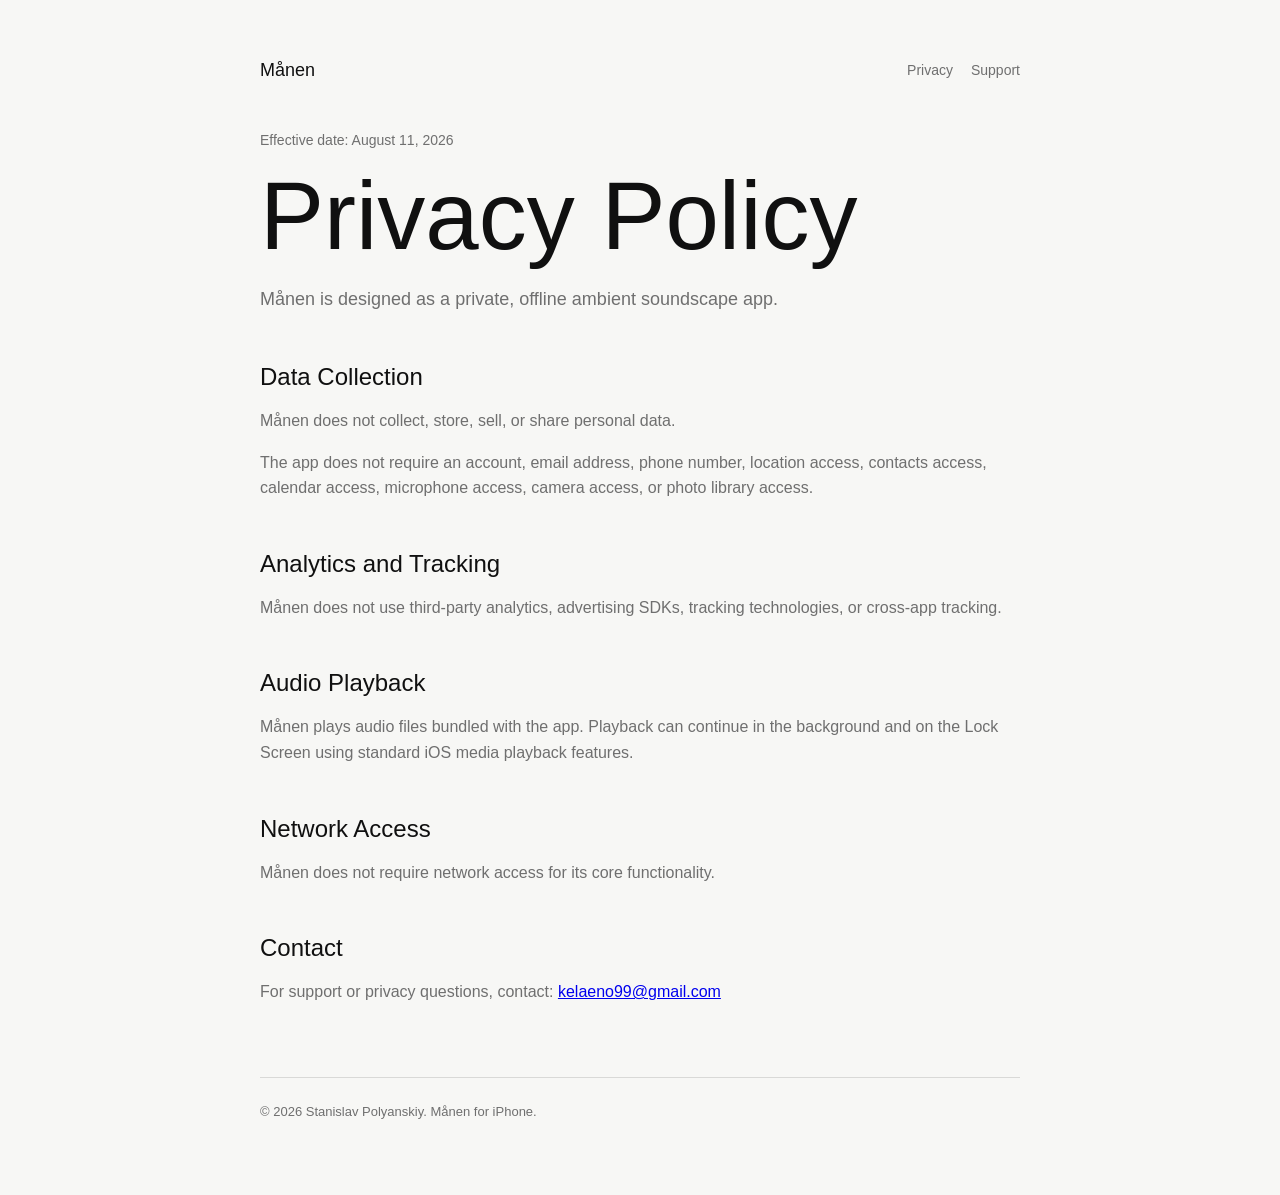
==== site/privacy/index.html @ 832b0e37 "Add GitHub Pages privacy and support pages" ====
<!doctype html>
<html lang="en">
  <head>
    <meta charset="utf-8">
    <meta name="viewport" content="width=device-width, initial-scale=1">
    <title>Privacy Policy - Månen</title>
    <meta name="description" content="Privacy Policy for Månen.">
    <link rel="stylesheet" href="../styles.css">
  </head>
  <body>
    <main class="shell">
      <header class="top">
        <a class="brand" href="../">Månen</a>
        <nav class="nav" aria-label="Main navigation">
          <a href="../privacy/">Privacy</a>
          <a href="../support/">Support</a>
        </nav>
      </header>

      <p class="eyebrow">Effective date: August 11, 2026</p>
      <h1>Privacy Policy</h1>
      <p class="lead">Månen is designed as a private, offline ambient soundscape app.</p>

      <h2>Data Collection</h2>
      <p>Månen does not collect, store, sell, or share personal data.</p>
      <p>The app does not require an account, email address, phone number, location access, contacts access, calendar access, microphone access, camera access, or photo library access.</p>

      <h2>Analytics and Tracking</h2>
      <p>Månen does not use third-party analytics, advertising SDKs, tracking technologies, or cross-app tracking.</p>

      <h2>Audio Playback</h2>
      <p>Månen plays audio files bundled with the app. Playback can continue in the background and on the Lock Screen using standard iOS media playback features.</p>

      <h2>Network Access</h2>
      <p>Månen does not require network access for its core functionality.</p>

      <h2>Contact</h2>
      <p>For support or privacy questions, contact: <a href="mailto:kelaeno99@gmail.com">kelaeno99@gmail.com</a></p>

      <footer class="footer">
        © 2026 Stanislav Polyanskiy. Månen for iPhone.
      </footer>
    </main>
  </body>
</html>
---- site/styles.css ----
:root {
  color-scheme: light dark;
  --bg: #f7f7f5;
  --fg: #101010;
  --muted: #6f6f6f;
  --line: rgba(0, 0, 0, 0.12);
  --panel: rgba(255, 255, 255, 0.64);
}

@media (prefers-color-scheme: dark) {
  :root {
    --bg: #050505;
    --fg: #f4f4f0;
    --muted: #9a9a9a;
    --line: rgba(255, 255, 255, 0.14);
    --panel: rgba(255, 255, 255, 0.06);
  }
}

* {
  box-sizing: border-box;
}

html {
  min-height: 100%;
  background: var(--bg);
}

body {
  margin: 0;
  min-height: 100%;
  color: var(--fg);
  font-family: Helvetica, Arial, sans-serif;
  letter-spacing: 0;
  line-height: 1.6;
}

.shell {
  width: min(760px, calc(100% - 40px));
  margin: 0 auto;
  padding: 56px 0 72px;
}

.top {
  display: flex;
  justify-content: space-between;
  gap: 20px;
  align-items: center;
  padding-bottom: 44px;
}

.brand {
  color: var(--fg);
  text-decoration: none;
  font-size: 18px;
  font-weight: 400;
}

.nav {
  display: flex;
  gap: 18px;
}

.nav a {
  color: var(--muted);
  font-size: 14px;
  text-decoration: none;
}

.nav a:hover {
  color: var(--fg);
}

.hero {
  padding: 56px 0 64px;
}

.eyebrow {
  margin: 0 0 18px;
  color: var(--muted);
  font-size: 14px;
}

h1 {
  margin: 0;
  max-width: 640px;
  font-size: clamp(48px, 10vw, 96px);
  font-weight: 300;
  line-height: 0.98;
}

h2 {
  margin: 48px 0 16px;
  font-size: 24px;
  font-weight: 400;
  line-height: 1.25;
}

h3 {
  margin: 28px 0 8px;
  font-size: 17px;
  font-weight: 400;
}

p, li {
  color: var(--muted);
  font-size: 16px;
}

p {
  margin: 0 0 16px;
}

ul {
  margin: 0 0 22px;
  padding-left: 20px;
}

.lead {
  max-width: 560px;
  margin-top: 22px;
  color: var(--muted);
  font-size: 18px;
}

.panel {
  margin-top: 28px;
  padding: 24px;
  border: 1px solid var(--line);
  background: var(--panel);
}

.links {
  display: flex;
  flex-wrap: wrap;
  gap: 12px;
  margin-top: 28px;
}

.button {
  display: inline-flex;
  min-height: 44px;
  align-items: center;
  justify-content: center;
  padding: 0 18px;
  border: 1px solid var(--line);
  color: var(--fg);
  text-decoration: none;
}

.footer {
  margin-top: 72px;
  padding-top: 24px;
  border-top: 1px solid var(--line);
  color: var(--muted);
  font-size: 13px;
}

@media (max-width: 560px) {
  .shell {
    width: min(100% - 28px, 760px);
    padding-top: 28px;
  }

  .top {
    align-items: flex-start;
    flex-direction: column;
    padding-bottom: 20px;
  }

  .hero {
    padding: 40px 0 48px;
  }
}
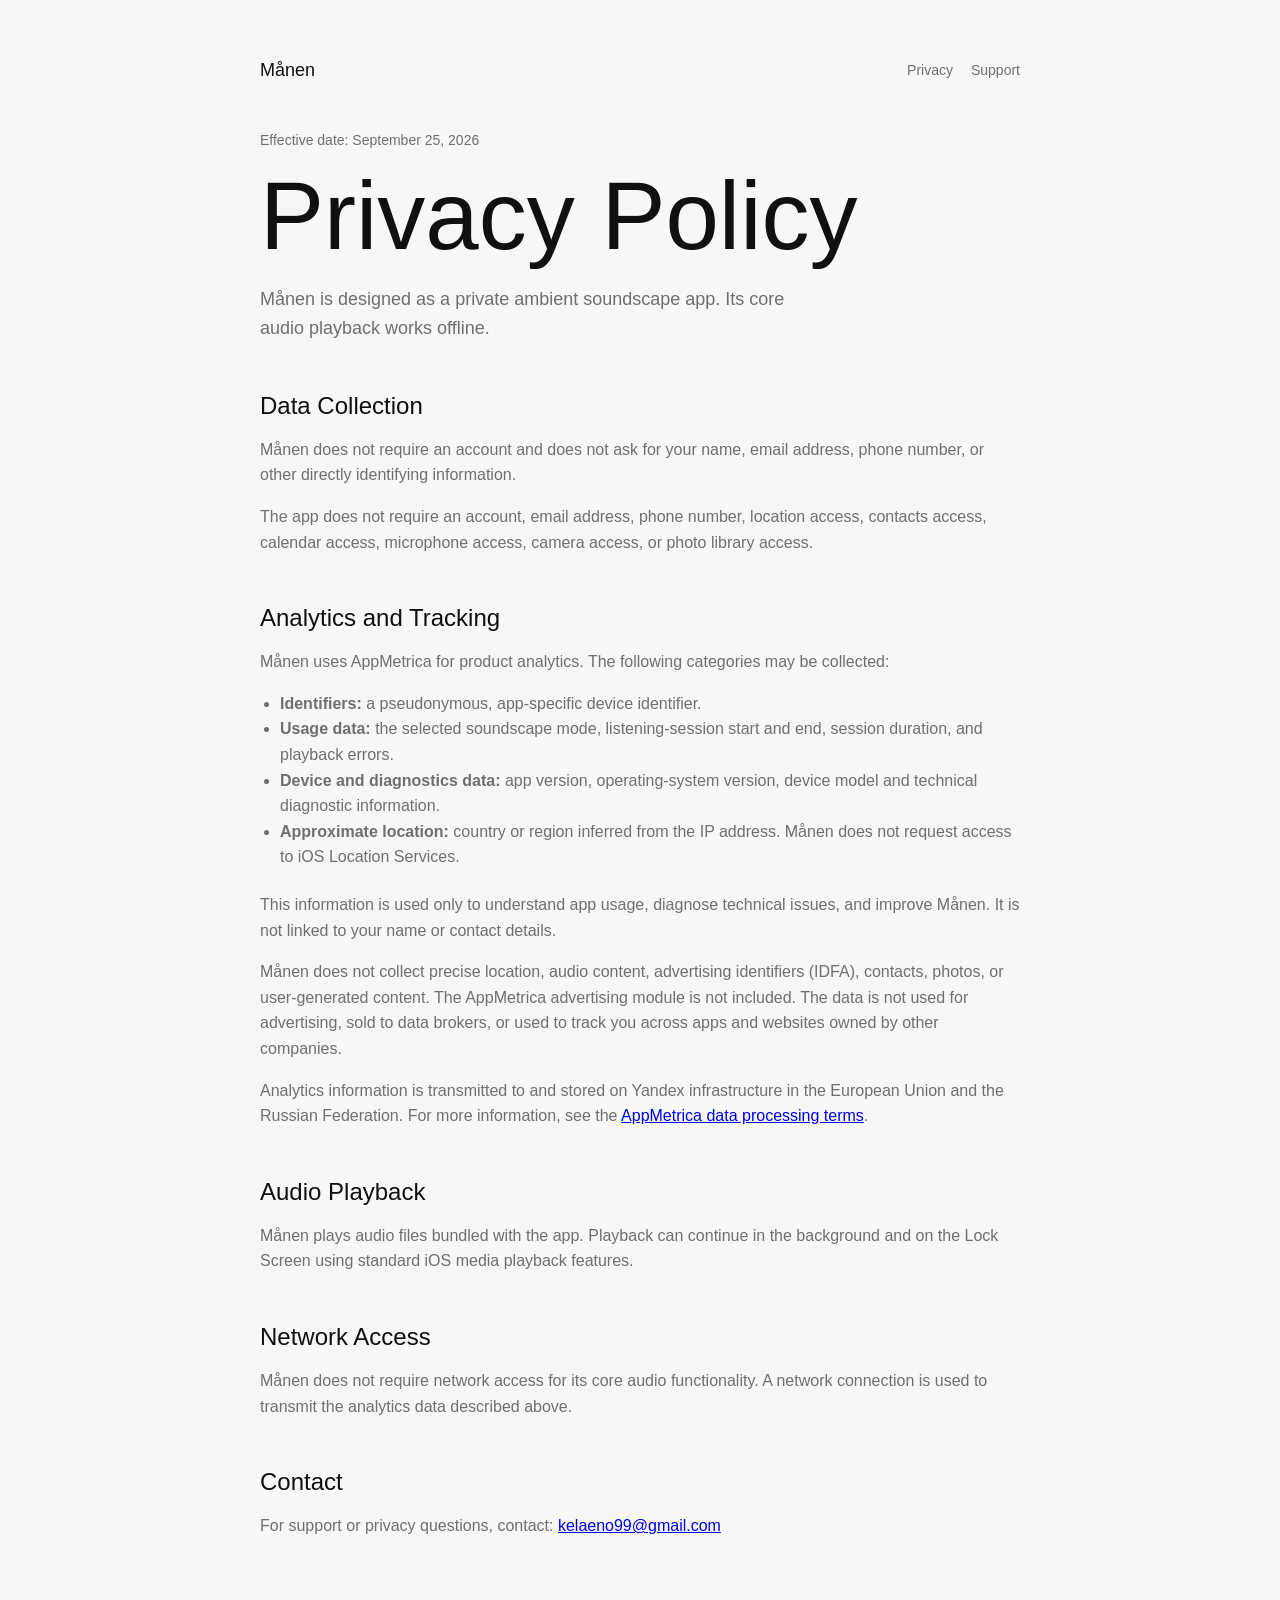
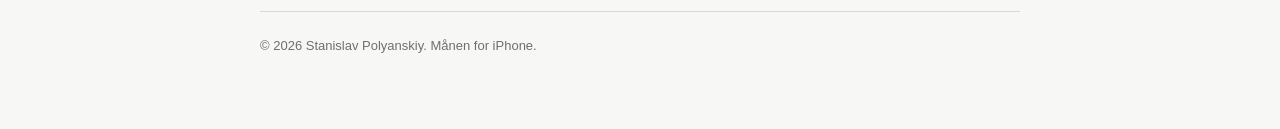
==== commit 5fd91cde: "Update privacy policy for AppMetrica" ====
--- a/site/privacy/index.html
+++ b/site/privacy/index.html
@@ -17,22 +17,31 @@
         </nav>
       </header>
 
-      <p class="eyebrow">Effective date: August 11, 2026</p>
+      <p class="eyebrow">Effective date: September 25, 2026</p>
       <h1>Privacy Policy</h1>
-      <p class="lead">Månen is designed as a private, offline ambient soundscape app.</p>
+      <p class="lead">Månen is designed as a private ambient soundscape app. Its core audio playback works offline.</p>
 
       <h2>Data Collection</h2>
-      <p>Månen does not collect, store, sell, or share personal data.</p>
+      <p>Månen does not require an account and does not ask for your name, email address, phone number, or other directly identifying information.</p>
       <p>The app does not require an account, email address, phone number, location access, contacts access, calendar access, microphone access, camera access, or photo library access.</p>
 
       <h2>Analytics and Tracking</h2>
-      <p>Månen does not use third-party analytics, advertising SDKs, tracking technologies, or cross-app tracking.</p>
+      <p>Månen uses AppMetrica for product analytics. The following categories may be collected:</p>
+      <ul>
+        <li><strong>Identifiers:</strong> a pseudonymous, app-specific device identifier.</li>
+        <li><strong>Usage data:</strong> the selected soundscape mode, listening-session start and end, session duration, and playback errors.</li>
+        <li><strong>Device and diagnostics data:</strong> app version, operating-system version, device model and technical diagnostic information.</li>
+        <li><strong>Approximate location:</strong> country or region inferred from the IP address. Månen does not request access to iOS Location Services.</li>
+      </ul>
+      <p>This information is used only to understand app usage, diagnose technical issues, and improve Månen. It is not linked to your name or contact details.</p>
+      <p>Månen does not collect precise location, audio content, advertising identifiers (IDFA), contacts, photos, or user-generated content. The AppMetrica advertising module is not included. The data is not used for advertising, sold to data brokers, or used to track you across apps and websites owned by other companies.</p>
+      <p>Analytics information is transmitted to and stored on Yandex infrastructure in the European Union and the Russian Federation. For more information, see the <a href="https://yandex.com/legal/metrica_agreement/">AppMetrica data processing terms</a>.</p>
 
       <h2>Audio Playback</h2>
       <p>Månen plays audio files bundled with the app. Playback can continue in the background and on the Lock Screen using standard iOS media playback features.</p>
 
       <h2>Network Access</h2>
-      <p>Månen does not require network access for its core functionality.</p>
+      <p>Månen does not require network access for its core audio functionality. A network connection is used to transmit the analytics data described above.</p>
 
       <h2>Contact</h2>
       <p>For support or privacy questions, contact: <a href="mailto:kelaeno99@gmail.com">kelaeno99@gmail.com</a></p>
